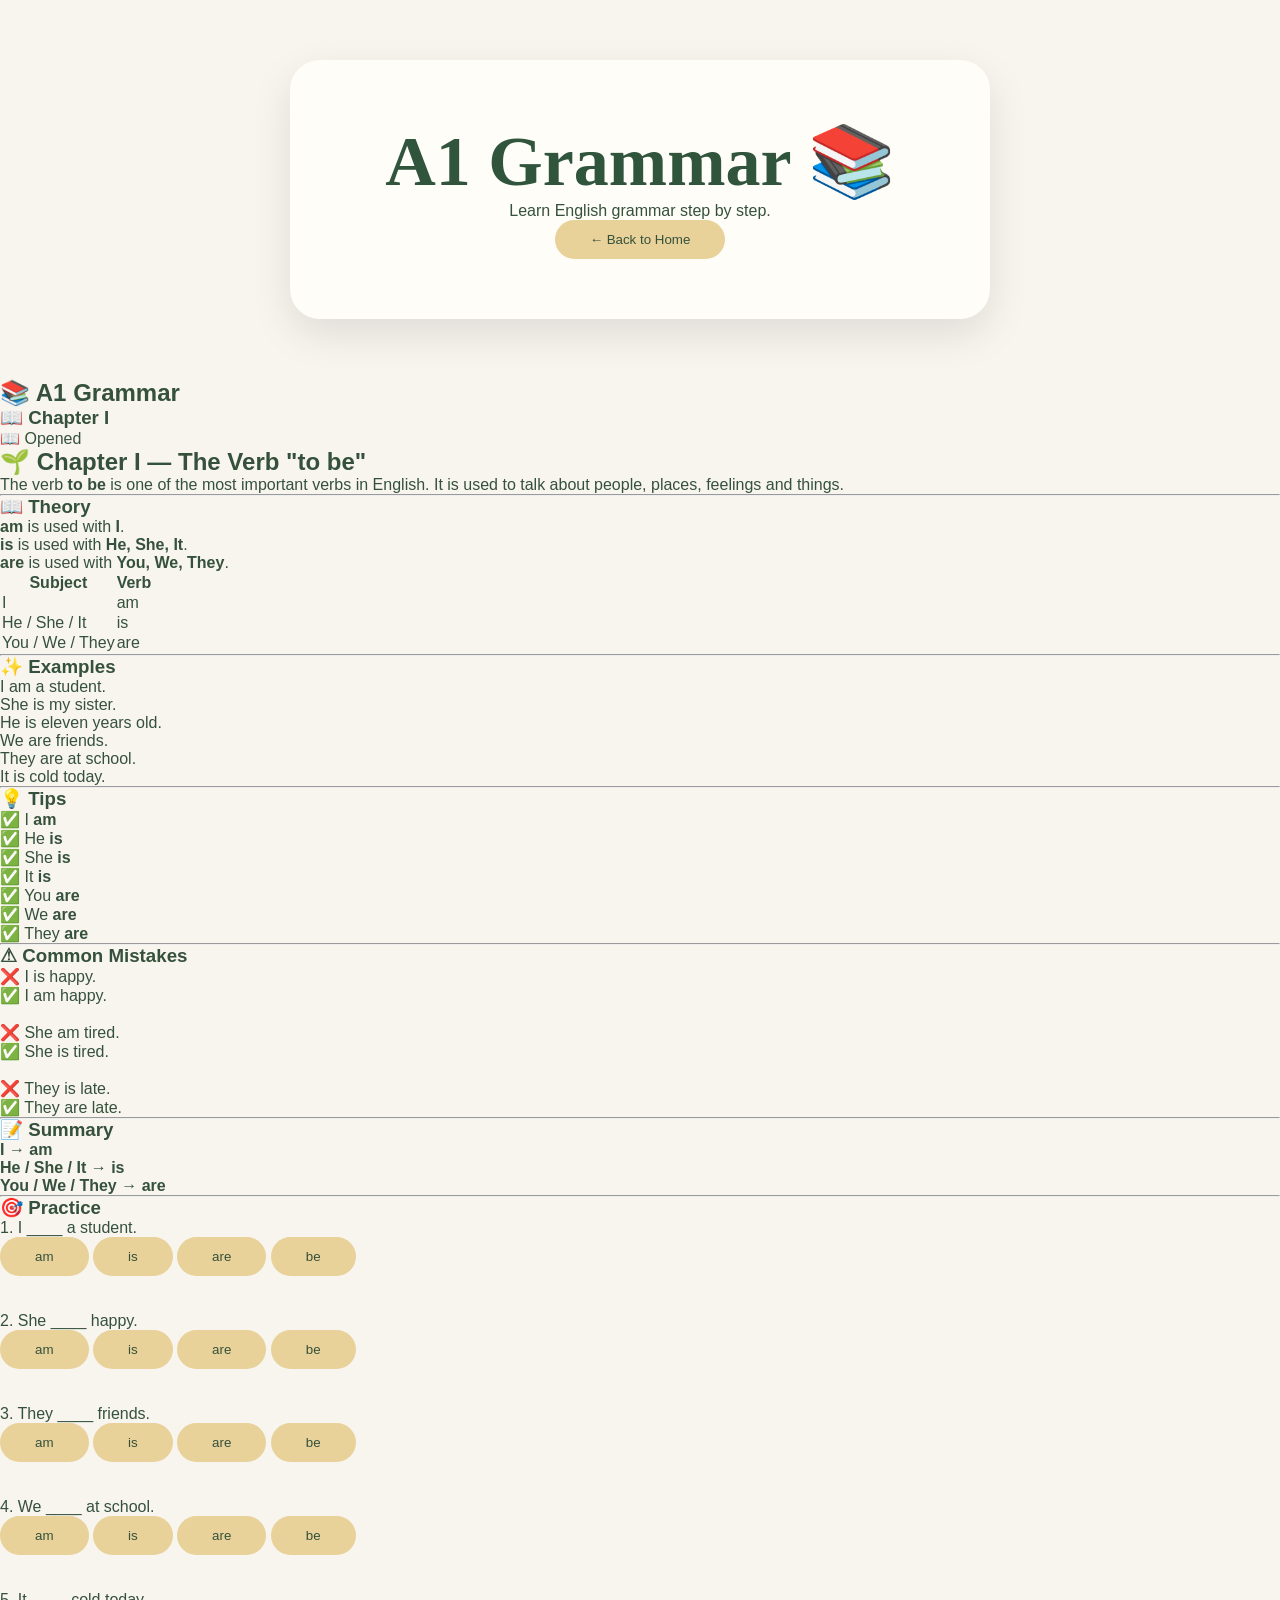
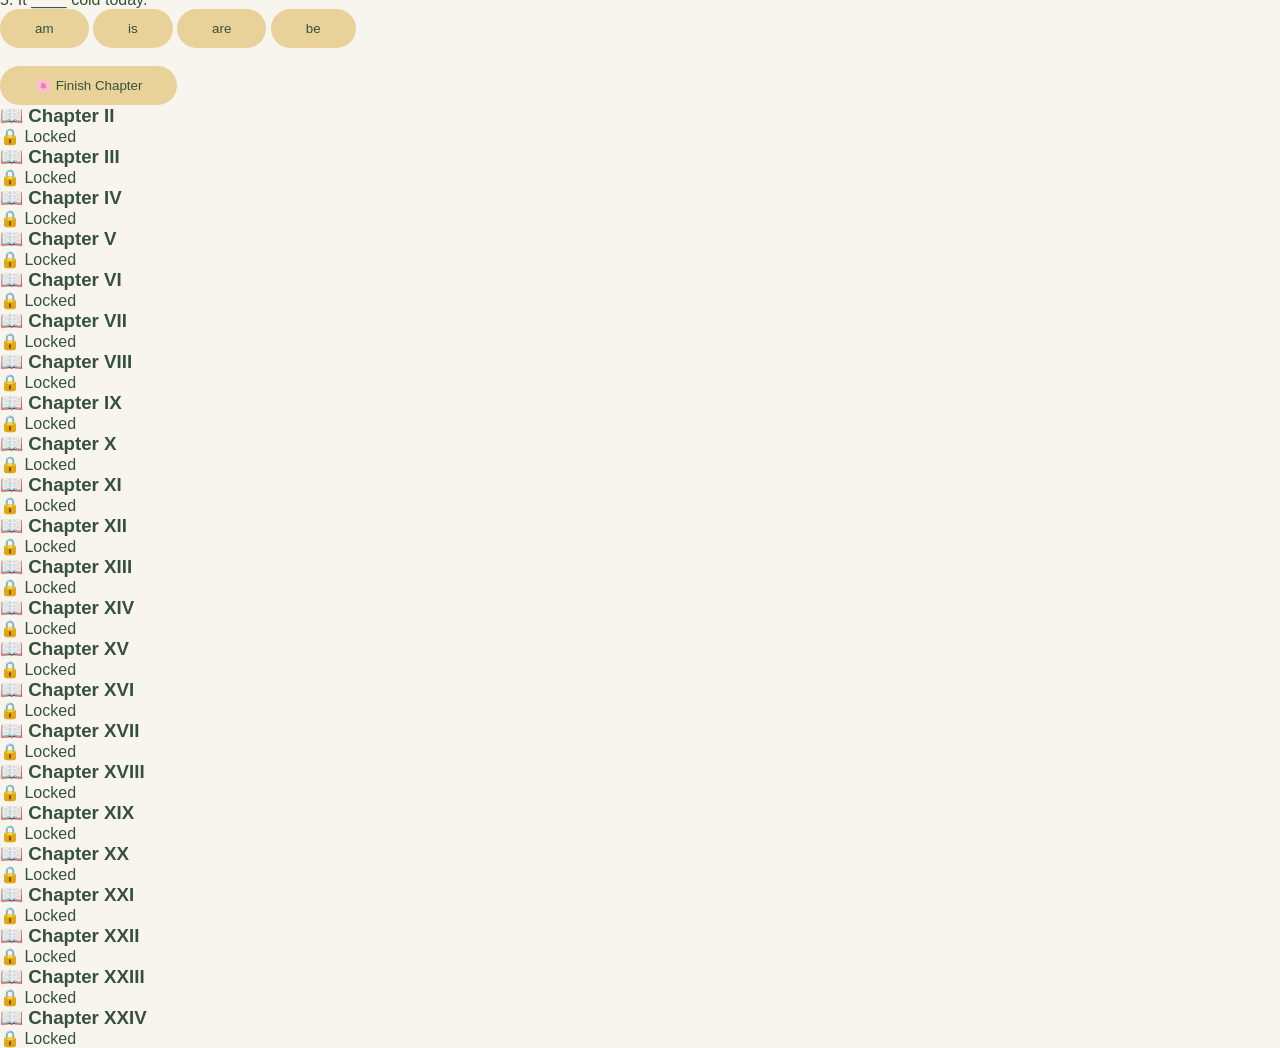
==== a1-grammar.html @ db977771 "Update a1-grammar.html" ====
<!DOCTYPE html>
<html lang="en">
<head>
<meta charset="UTF-8">
<meta name="viewport" content="width=device-width, initial-scale=1.0">
<title>A1 Grammar | Moonleaf</title>
<link rel="stylesheet" href="style.css">
</head>

<body>

<header class="hero">
<div class="hero-card">

<h1>A1 Grammar 📚</h1>

<p>Learn English grammar step by step.</p>

<button onclick="location.href='index.html'">
← Back to Home
</button>

</div>
</header>

<section class="grammar-library">

<h2>📚 A1 Grammar</h2>

<div class="chapter-card" onclick="toggleLesson()">

    <h3>📖 Chapter I</h3>

    <span class="opened-text">📖 Opened</span>

</div>

<div id="lesson1" class="lesson-content">

<h2>🌱 Chapter I — The Verb "to be"</h2>

<p class="lesson-intro">

The verb <b>to be</b> is one of the most important verbs in English.
It is used to talk about people, places, feelings and things.

</p>

<hr>

<h3>📖 Theory</h3>

<p>
<b>am</b> is used with <b>I</b>.
</p>

<p>
<b>is</b> is used with <b>He, She, It</b>.
</p>

<p>
<b>are</b> is used with <b>You, We, They</b>.
</p>

<table>

<tr>

<th>Subject</th>

<th>Verb</th>

</tr>

<tr>

<td>I</td>

<td>am</td>

</tr>

<tr>

<td>He / She / It</td>

<td>is</td>

</tr>

<tr>

<td>You / We / They</td>

<td>are</td>

</tr>

</table>

<hr>

<h3>✨ Examples</h3>

<ul>

<li>I am a student.</li>

<li>She is my sister.</li>

<li>He is eleven years old.</li>

<li>We are friends.</li>

<li>They are at school.</li>

<li>It is cold today.</li>

</ul>

<hr>

<h3>💡 Tips</h3>

<div class="tip-box">

<p>✅ I <b>am</b></p>

<p>✅ He <b>is</b></p>

<p>✅ She <b>is</b></p>

<p>✅ It <b>is</b></p>

<p>✅ You <b>are</b></p>

<p>✅ We <b>are</b></p>

<p>✅ They <b>are</b></p>

</div>

<hr>

<h3>⚠ Common Mistakes</h3>

<ul>

<li>❌ I is happy.</li>

<li>✅ I am happy.</li>

<br>

<li>❌ She am tired.</li>

<li>✅ She is tired.</li>

<br>

<li>❌ They is late.</li>

<li>✅ They are late.</li>

</ul>

<hr>

<h3>📝 Summary</h3>

<div class="summary-box">

<p>

<b>I → am</b>

</p>

<p>

<b>He / She / It → is</b>

</p>

<p>

<b>You / We / They → are</b>

</p>

</div>

<hr>

<h3>🎯 Practice</h3>

<div class="practice">

<p>1. I ____ a student.</p>

<div class="answer-group">

<button class="answer-btn">am</button>
<button class="answer-btn">is</button>
<button class="answer-btn">are</button>
<button class="answer-btn">be</button>

</div>

<br><br>

<p>2. She ____ happy.</p>

<div class="answer-group">

<button class="answer-btn">am</button>
<button class="answer-btn">is</button>
<button class="answer-btn">are</button>
<button class="answer-btn">be</button>

</div>
<br><br>

<p>3. They ____ friends.</p>

<div class="answer-group">

<button class="answer-btn">am</button>
<button class="answer-btn">is</button>
<button class="answer-btn">are</button>
<button class="answer-btn">be</button>

</div>
<br><br>

<p>4. We ____ at school.</p>

<div class="answer-group">

<button class="answer-btn">am</button>
<button class="answer-btn">is</button>
<button class="answer-btn">are</button>
<button class="answer-btn">be</button>

</div>
<br><br>

<p>5. It ____ cold today.</p>

<div class="answer-group">

<button class="answer-btn">am</button>
<button class="answer-btn">is</button>
<button class="answer-btn">are</button>
<button class="answer-btn">be</button>

</div>

</div>

<br>

<button class="finish-btn" onclick="finishChapter()">
    🌸 Finish Chapter
</button>

</div>
<div class="chapter-card">
    <h3>📖 Chapter II</h3>
    <span class="locked-text">🔒 Locked</span>
</div>

<div class="chapter-card">
    <h3>📖 Chapter III</h3>
    <span class="locked-text">🔒 Locked</span>
</div>

<div class="chapter-card">
    <h3>📖 Chapter IV</h3>
    <span class="locked-text">🔒 Locked</span>
</div>

<div class="chapter-card">
    <h3>📖 Chapter V</h3>
    <span class="locked-text">🔒 Locked</span>
</div>

<div class="chapter-card">
    <h3>📖 Chapter VI</h3>
    <span class="locked-text">🔒 Locked</span>
</div>

<div class="chapter-card">
    <h3>📖 Chapter VII</h3>
    <span class="locked-text">🔒 Locked</span>
</div>

<div class="chapter-card">
    <h3>📖 Chapter VIII</h3>
    <span class="locked-text">🔒 Locked</span>
</div>

<div class="chapter-card">
    <h3>📖 Chapter IX</h3>
    <span class="locked-text">🔒 Locked</span>
</div>

<div class="chapter-card">
    <h3>📖 Chapter X</h3>
    <span class="locked-text">🔒 Locked</span>
</div>

<div class="chapter-card">
    <h3>📖 Chapter XI</h3>
    <span class="locked-text">🔒 Locked</span>
</div>

<div class="chapter-card">
    <h3>📖 Chapter XII</h3>
    <span class="locked-text">🔒 Locked</span>
</div>

<div class="chapter-card">
    <h3>📖 Chapter XIII</h3>
    <span class="locked-text">🔒 Locked</span>
</div>

<div class="chapter-card">
    <h3>📖 Chapter XIV</h3>
    <span class="locked-text">🔒 Locked</span>
</div>

<div class="chapter-card">
    <h3>📖 Chapter XV</h3>
    <span class="locked-text">🔒 Locked</span>
</div>

<div class="chapter-card">
    <h3>📖 Chapter XVI</h3>
    <span class="locked-text">🔒 Locked</span>
</div>

<div class="chapter-card">
    <h3>📖 Chapter XVII</h3>
    <span class="locked-text">🔒 Locked</span>
</div>

<div class="chapter-card">
    <h3>📖 Chapter XVIII</h3>
    <span class="locked-text">🔒 Locked</span>
</div>

<div class="chapter-card">
    <h3>📖 Chapter XIX</h3>
    <span class="locked-text">🔒 Locked</span>
</div>

<div class="chapter-card">
    <h3>📖 Chapter XX</h3>
    <span class="locked-text">🔒 Locked</span>
</div>

<div class="chapter-card">
    <h3>📖 Chapter XXI</h3>
    <span class="locked-text">🔒 Locked</span>
</div>

<div class="chapter-card">
    <h3>📖 Chapter XXII</h3>
    <span class="locked-text">🔒 Locked</span>
</div>

<div class="chapter-card">
    <h3>📖 Chapter XXIII</h3>
    <span class="locked-text">🔒 Locked</span>
</div>

<div class="chapter-card">
    <h3>📖 Chapter XXIV</h3>
    <span class="locked-text">🔒 Locked</span>
</div>

</section>


    <script src="script.js"></script>
</body>
</html>
---- style.css ----
/* ===== RESET ===== */

*{
    margin:0;
    padding:0;
    box-sizing:border-box;
}

body{
    font-family:'Poppins',sans-serif;
    background:#f8f5ef;
    color:#35513b;
}

/* ===== HERO ===== */

.hero{
    display:flex;
    justify-content:center;
    padding:60px 20px;
}

.hero-card{
    width:700px;
    background:#fffdf8;
    border-radius:30px;
    padding:60px;
    text-align:center;
    box-shadow:0 15px 40px rgba(0,0,0,.1);
}

.line{
    margin:20px 0;
    color:#d2b46d;
}

h1{
    font-family:'Playfair Display',serif;
    font-size:70px;
    color:#31543d;
}

.description{
    max-width:500px;
    margin:25px auto;
    line-height:1.8;
}

/* ===== BUTTONS ===== */

button{
    border:none;
    border-radius:30px;
    padding:12px 35px;
    background:#e8d29a;
    color:#35513b;
    cursor:pointer;
    transition:.3s;
}

button:hover{
    transform:translateY(-3px);
    background:#e2c77c;
}

/* ===== LEVELS ===== */

.levels{
    padding:60px 20px;
    text-align:center;
}

.levels h2{
    font-family:'Playfair Display',serif;
    font-size:42px;
    margin-bottom:40px;
}

/* ===== BOOKS ===== */

.books{
    display:flex;
    flex-direction:column;
    align-items:center;
    gap:30px;
}

.book-row{
    display:flex;
    justify-content:center;
    align-items:flex-start;
    gap:30px;
}

.book{
    width:260px;
    min-height:260px;

    padding:30px;

    border-radius:20px;

    color:white;

    background:linear-gradient(145deg,#4d7058,#2f4938);

    box-shadow:12px 18px 30px rgba(0,0,0,.2);

    transition:.4s;
}

.book:hover{
    transform:translateY(-15px);
}

.book.active{
    transform:translateX(-80px);
}

.book h3{
    font-family:'Playfair Display', serif;
    font-size:36px;
    margin:15px 0;
}

.book p{
    margin:15px 0 20px;
}

.book button{
    margin-top:15px;
}


/* Individual book colors */

.book-row:nth-child(2) .book{
    background:linear-gradient(145deg,#738c59,#4f6940);
}

.book-row:nth-child(3) .book{
    background:linear-gradient(145deg,#7b4a4a,#5c3131);
}

.book-row:nth-child(4) .book{
    background:linear-gradient(145deg,#335746,#223c31);
}

.book-row:nth-child(5) .book{
    background:linear-gradient(145deg,#3c4c78,#25355d);
}

.book-row:nth-child(6) .book{
    background:linear-gradient(145deg,#6a523c,#493625);
}

/* ===== LESSON PANEL ===== */

.lesson-panel{

    width:0;
    max-height:500px;

    opacity:0;

    overflow:hidden;

    background:#fffdf8;

    border-radius:20px;

    padding:0;

    transition:all .4s ease;

    box-shadow:0 15px 30px rgba(0,0,0,.1);

}

.lesson-panel.show{

    width:300px;

    opacity:1;

    padding:25px;

}

.lesson-panel h2{

    font-family:'Playfair Display',serif;

    font-size:28px;

    color:#35513b;

    margin-bottom:20px;

}

.lesson-panel button{

    display:block;

    width:100%;

    margin:10px 0;

    padding:12px;

    border:none;

    border-radius:20px;

    background:#e8d29a;

    color:#35513b;

    cursor:pointer;

    transition:.3s;

}

.lesson-panel button:hover{

    background:#dcc06d;

    transform:translateX(5px);

}

/* ===== TEST SECTION ===== */

.test{

    width:90%;
    max-width:700px;

    margin:80px auto;

    padding:40px;

    background:#fffdf8;

    border-radius:30px;

    text-align:center;

    box-shadow:0 15px 35px rgba(0,0,0,.08);

}

.test h2{

    font-family:'Playfair Display',serif;

    margin-bottom:20px;

}

.test p{

    margin-bottom:25px;

    color:#617563;

}

/* ===== FOOTER ===== */

footer{

    text-align:center;

    padding:40px;

}

footer h3{

    font-family:'Playfair Display',serif;

    margin-bottom:10px;

}

/* ===== RESPONSIVE ===== */

@media(max-width:900px){

    .hero-card{
        width:95%;
        padding:40px;
    }

    h1{
        font-size:50px;
    }

  .book-row{
    display:flex;
    flex-direction:row;
    justify-content:center;
    align-items:flex-start;
    gap:30px;
}

    }

    .book.active{

        transform:none;

    }

    .lesson-panel.show{

        width:260px;

    }

}

/* ===== LEVEL TEST ===== */

.progress{
    width:100%;
    height:12px;
    background:#e7e0cf;
    border-radius:20px;
    overflow:hidden;
    margin:25px 0;
}

.progress-bar{
    width:0%;
    height:100%;
    background:#6f8c6b;
    transition:.4s;
}

.answers{
    display:grid;
    gap:15px;
    margin:30px 0;
}

.answers button{
    width:100%;
    padding:15px;
}

.answers button.selected{
    background:#a8c89b;
    color:#fff;
}


/* ===== LESSON ===== */

.lesson{

    width:90%;
    max-width:900px;

    margin:60px auto;

    background:#fffdf8;

    padding:50px;

    border-radius:30px;

    box-shadow:0 15px 35px rgba(0,0,0,.08);

    line-height:1.8;

}

.lesson h2,
.lesson h3{

    font-family:'Playfair Display',serif;

    color:#31543d;

    margin:25px 0 15px;

}

.lesson table{

    width:100%;

    border-collapse:collapse;

    margin:20px 0;

}

.lesson th,
.lesson td{

    border:1px solid #ddd;

    padding:12px;

    text-align:center;

}

.lesson th{

    background:#e8d29a;

}

.lesson ol{

    margin-left:25px;

}
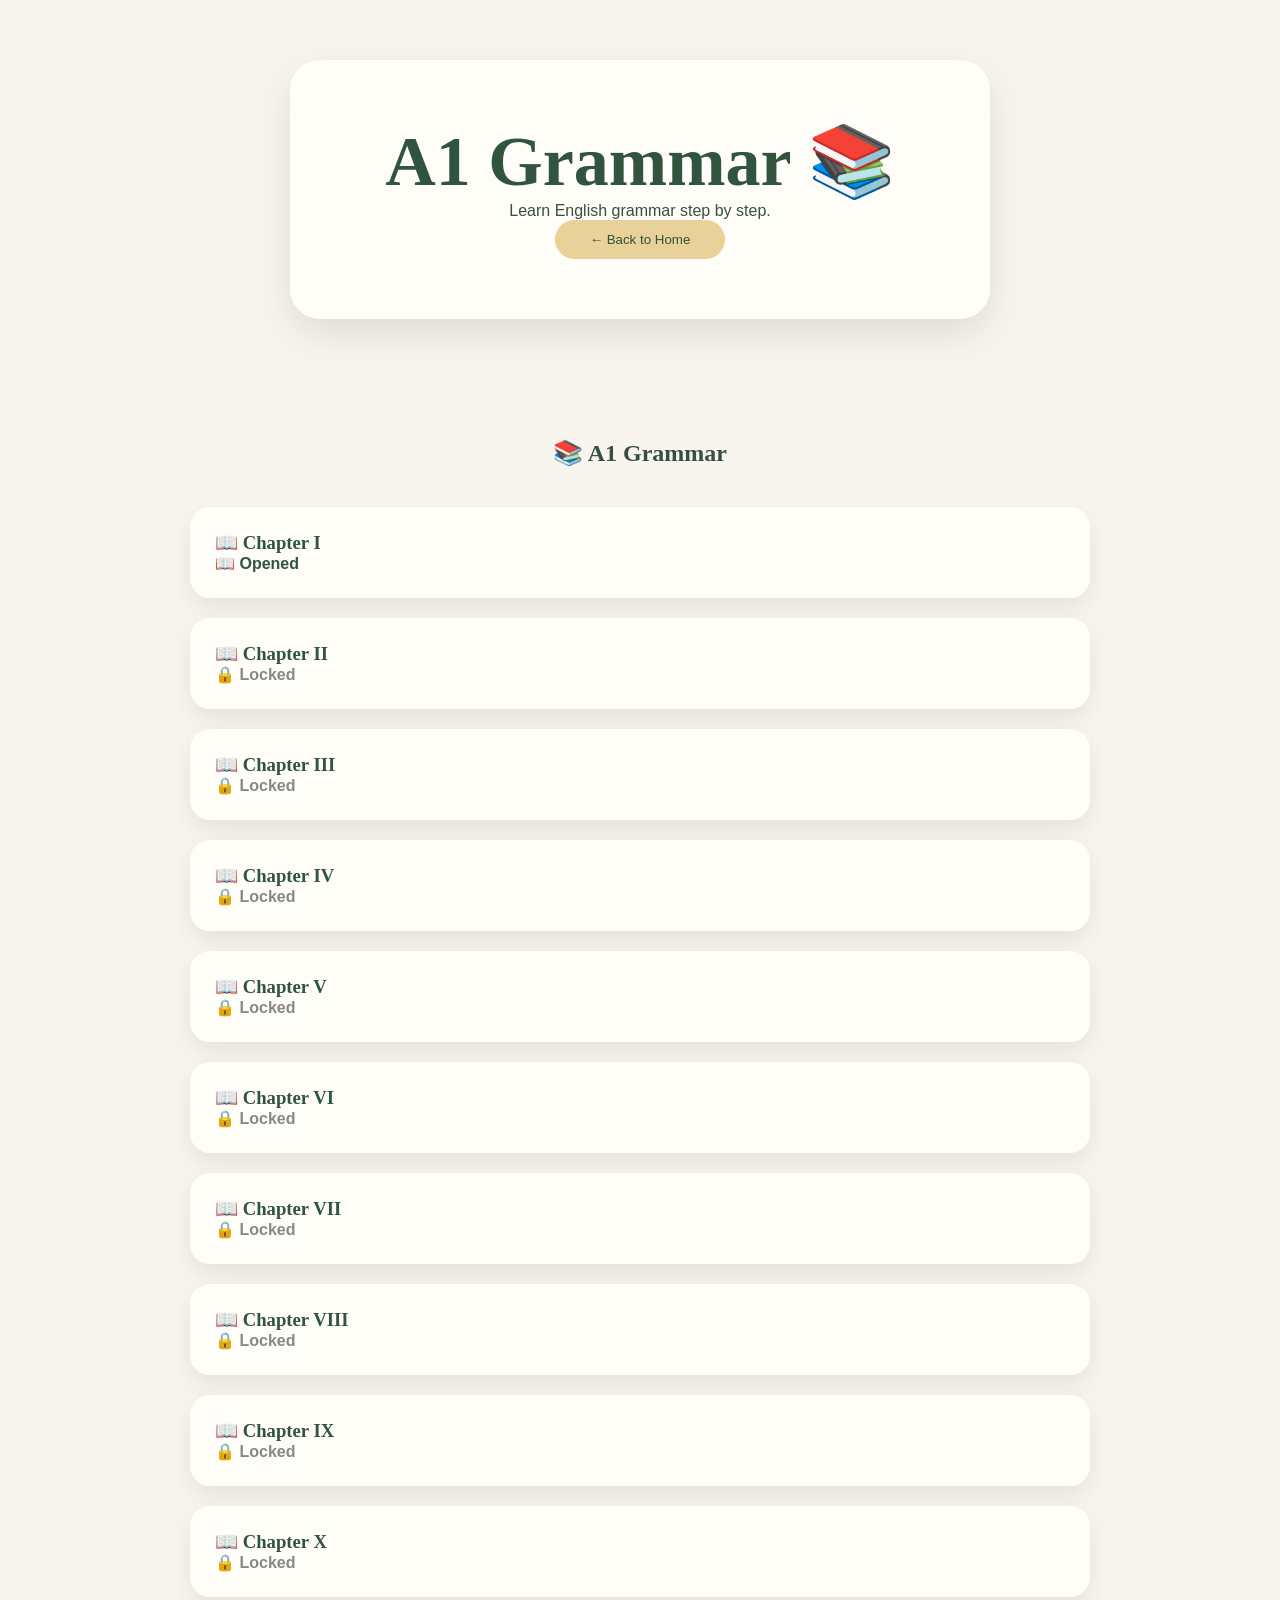
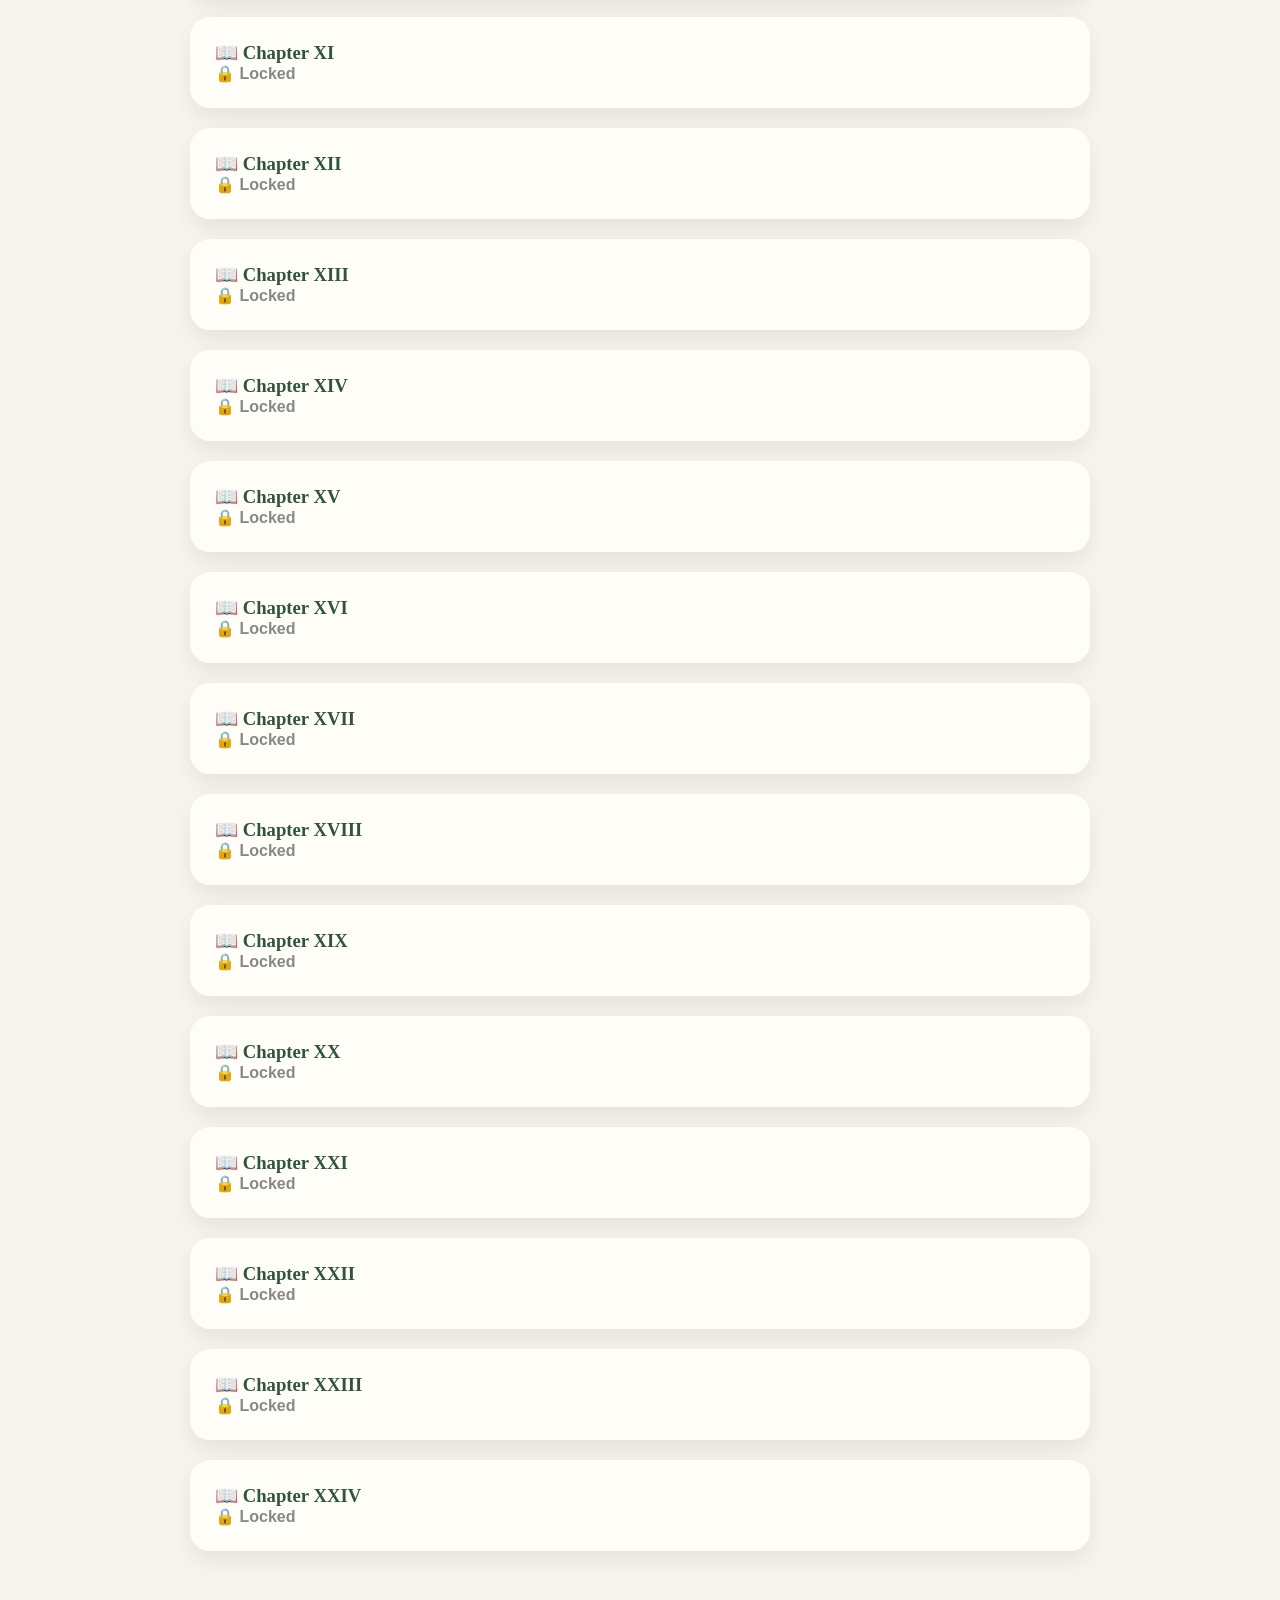
==== commit 739a006b: "Update a1-grammar.html" ====
--- a/a1-grammar.html
+++ b/a1-grammar.html
@@ -260,10 +260,25 @@
 
 <br>
 
-<button class="finish-btn" onclick="finishChapter()">
-    🌸 Finish Chapter
-</button>
-
+<div class="lesson-buttons">
+
+    <button class="check-btn" onclick="checkAnswers()">
+        ✅ Check Answers
+    </button>
+
+    <button
+        class="finish-btn"
+        id="finish-btn"
+        onclick="finishChapter()"
+        disabled>
+
+        🌸 Finish Chapter
+
+    </button>
+
+</div>
+
+<p id="practice-result"></p>
 </div>
 <div class="chapter-card">
     <h3>📖 Chapter II</h3>
--- a/style.css
+++ b/style.css
@@ -358,39 +358,125 @@
 }
 
 
-/* ===== LESSON ===== */
-
-.lesson{
+/* ===== Grammar Chapters ===== */
+
+.grammar-library{
 
     width:90%;
     max-width:900px;
 
     margin:60px auto;
 
+}
+
+.grammar-library h2{
+
+    text-align:center;
+
+    margin-bottom:40px;
+
+    font-family:'Playfair Display',serif;
+
+}
+
+.chapter-card{
+
     background:#fffdf8;
 
-    padding:50px;
-
-    border-radius:30px;
-
-    box-shadow:0 15px 35px rgba(0,0,0,.08);
-
-    line-height:1.8;
-
-}
-
-.lesson h2,
-.lesson h3{
+    border-radius:20px;
+
+    padding:25px;
+
+    margin-bottom:20px;
+
+    box-shadow:0 10px 25px rgba(0,0,0,.08);
+
+    cursor:pointer;
+
+    transition:.3s;
+
+}
+
+.chapter-card:hover{
+
+    transform:translateY(-5px);
+
+}
+
+.chapter-card h3{
 
     font-family:'Playfair Display',serif;
 
     color:#31543d;
 
-    margin:25px 0 15px;
-
-}
-
-.lesson table{
+}
+
+.chapter-card p{
+
+    margin:10px 0;
+
+    color:#617563;
+
+}
+
+.opened-text{
+
+    color:#31543d;
+
+    font-weight:600;
+
+}
+
+.locked{
+
+    opacity:.6;
+
+    cursor:not-allowed;
+
+}
+
+.locked-text{
+
+    color:#888;
+
+    font-weight:600;
+
+}
+
+
+.lesson-content{
+
+    display:none;
+
+    background:#fffdf8;
+
+    padding:30px;
+
+    margin-top:-10px;
+
+    margin-bottom:30px;
+
+    border-radius:20px;
+
+    box-shadow:0 10px 25px rgba(0,0,0,.08);
+
+}
+
+.lesson-content.show{
+
+    display:block;
+
+}
+
+.lesson-content h2{
+
+    font-family:'Playfair Display',serif;
+
+    margin-bottom:20px;
+
+}
+
+.lesson-content table{
 
     width:100%;
 
@@ -400,8 +486,8 @@
 
 }
 
-.lesson th,
-.lesson td{
+.lesson-content th,
+.lesson-content td{
 
     border:1px solid #ddd;
 
@@ -411,14 +497,82 @@
 
 }
 
-.lesson th{
+.lesson-content th{
 
     background:#e8d29a;
 
 }
 
-.lesson ol{
-
-    margin-left:25px;
-
-}
+
+.answer-btn{
+
+    margin:5px;
+
+    transition:.3s;
+
+}
+
+.answer-btn.selected{
+
+    background:#7aa874;
+
+    color:white;
+
+}
+
+.lesson-buttons{
+
+    display:flex;
+
+    gap:20px;
+
+    justify-content:center;
+
+    margin-top:40px;
+
+}
+
+.check-btn,
+.finish-btn{
+
+    padding:14px 30px;
+
+    border:none;
+
+    border-radius:14px;
+
+    font-size:16px;
+
+    cursor:pointer;
+
+    transition:.3s;
+
+}
+
+.check-btn{
+
+    background:#d7e7d1;
+
+    color:#31543d;
+
+}
+
+.check-btn:hover{
+
+    background:#bfd7b6;
+
+}
+
+.finish-btn{
+
+    background:#f2e7b5;
+
+    color:#6b5b1f;
+
+}
+
+.finish-btn:hover{
+
+    background:#e7d98e;
+
+}
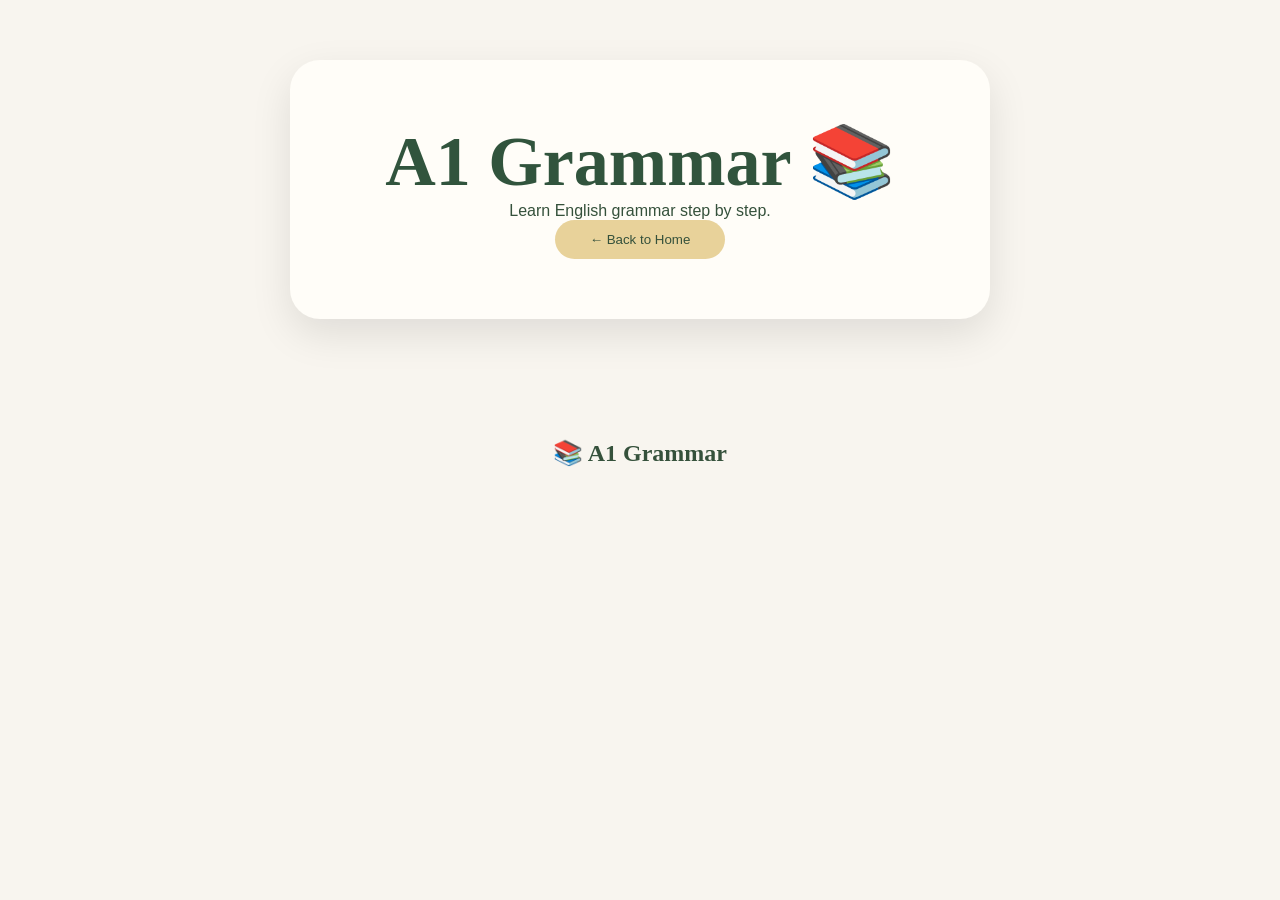
==== commit f046a0db: "Update a1-grammar.html" ====
--- a/a1-grammar.html
+++ b/a1-grammar.html
@@ -10,6 +10,7 @@
 <body>
 
 <header class="hero">
+
 <div class="hero-card">
 
 <h1>A1 Grammar 📚</h1>
@@ -21,383 +22,27 @@
 </button>
 
 </div>
+
 </header>
 
 <section class="grammar-library">
 
 <h2>📚 A1 Grammar</h2>
 
-<div class="chapter-card" onclick="toggleLesson()">
+<!-- Chapters will be created automatically -->
+<div id="chapter-list"></div>
 
-    <h3>📖 Chapter I</h3>
+<!-- Lesson -->
+<div id="lesson-container">
 
-    <span class="opened-text">📖 Opened</span>
+    <!-- PASTE YOUR lesson1 HERE -->
 
-</div>
-
-<div id="lesson1" class="lesson-content">
-
-<h2>🌱 Chapter I — The Verb "to be"</h2>
-
-<p class="lesson-intro">
-
-The verb <b>to be</b> is one of the most important verbs in English.
-It is used to talk about people, places, feelings and things.
-
-</p>
-
-<hr>
-
-<h3>📖 Theory</h3>
-
-<p>
-<b>am</b> is used with <b>I</b>.
-</p>
-
-<p>
-<b>is</b> is used with <b>He, She, It</b>.
-</p>
-
-<p>
-<b>are</b> is used with <b>You, We, They</b>.
-</p>
-
-<table>
-
-<tr>
-
-<th>Subject</th>
-
-<th>Verb</th>
-
-</tr>
-
-<tr>
-
-<td>I</td>
-
-<td>am</td>
-
-</tr>
-
-<tr>
-
-<td>He / She / It</td>
-
-<td>is</td>
-
-</tr>
-
-<tr>
-
-<td>You / We / They</td>
-
-<td>are</td>
-
-</tr>
-
-</table>
-
-<hr>
-
-<h3>✨ Examples</h3>
-
-<ul>
-
-<li>I am a student.</li>
-
-<li>She is my sister.</li>
-
-<li>He is eleven years old.</li>
-
-<li>We are friends.</li>
-
-<li>They are at school.</li>
-
-<li>It is cold today.</li>
-
-</ul>
-
-<hr>
-
-<h3>💡 Tips</h3>
-
-<div class="tip-box">
-
-<p>✅ I <b>am</b></p>
-
-<p>✅ He <b>is</b></p>
-
-<p>✅ She <b>is</b></p>
-
-<p>✅ It <b>is</b></p>
-
-<p>✅ You <b>are</b></p>
-
-<p>✅ We <b>are</b></p>
-
-<p>✅ They <b>are</b></p>
-
-</div>
-
-<hr>
-
-<h3>⚠ Common Mistakes</h3>
-
-<ul>
-
-<li>❌ I is happy.</li>
-
-<li>✅ I am happy.</li>
-
-<br>
-
-<li>❌ She am tired.</li>
-
-<li>✅ She is tired.</li>
-
-<br>
-
-<li>❌ They is late.</li>
-
-<li>✅ They are late.</li>
-
-</ul>
-
-<hr>
-
-<h3>📝 Summary</h3>
-
-<div class="summary-box">
-
-<p>
-
-<b>I → am</b>
-
-</p>
-
-<p>
-
-<b>He / She / It → is</b>
-
-</p>
-
-<p>
-
-<b>You / We / They → are</b>
-
-</p>
-
-</div>
-
-<hr>
-
-<h3>🎯 Practice</h3>
-
-<div class="practice">
-
-<p>1. I ____ a student.</p>
-
-<div class="answer-group">
-
-<button class="answer-btn">am</button>
-<button class="answer-btn">is</button>
-<button class="answer-btn">are</button>
-<button class="answer-btn">be</button>
-
-</div>
-
-<br><br>
-
-<p>2. She ____ happy.</p>
-
-<div class="answer-group">
-
-<button class="answer-btn">am</button>
-<button class="answer-btn">is</button>
-<button class="answer-btn">are</button>
-<button class="answer-btn">be</button>
-
-</div>
-<br><br>
-
-<p>3. They ____ friends.</p>
-
-<div class="answer-group">
-
-<button class="answer-btn">am</button>
-<button class="answer-btn">is</button>
-<button class="answer-btn">are</button>
-<button class="answer-btn">be</button>
-
-</div>
-<br><br>
-
-<p>4. We ____ at school.</p>
-
-<div class="answer-group">
-
-<button class="answer-btn">am</button>
-<button class="answer-btn">is</button>
-<button class="answer-btn">are</button>
-<button class="answer-btn">be</button>
-
-</div>
-<br><br>
-
-<p>5. It ____ cold today.</p>
-
-<div class="answer-group">
-
-<button class="answer-btn">am</button>
-<button class="answer-btn">is</button>
-<button class="answer-btn">are</button>
-<button class="answer-btn">be</button>
-
-</div>
-
-</div>
-
-<br>
-
-<div class="lesson-buttons">
-
-    <button class="check-btn" onclick="checkAnswers()">
-        ✅ Check Answers
-    </button>
-
-    <button
-        class="finish-btn"
-        id="finish-btn"
-        onclick="finishChapter()"
-        disabled>
-
-        🌸 Finish Chapter
-
-    </button>
-
-</div>
-
-<p id="practice-result"></p>
-</div>
-<div class="chapter-card">
-    <h3>📖 Chapter II</h3>
-    <span class="locked-text">🔒 Locked</span>
-</div>
-
-<div class="chapter-card">
-    <h3>📖 Chapter III</h3>
-    <span class="locked-text">🔒 Locked</span>
-</div>
-
-<div class="chapter-card">
-    <h3>📖 Chapter IV</h3>
-    <span class="locked-text">🔒 Locked</span>
-</div>
-
-<div class="chapter-card">
-    <h3>📖 Chapter V</h3>
-    <span class="locked-text">🔒 Locked</span>
-</div>
-
-<div class="chapter-card">
-    <h3>📖 Chapter VI</h3>
-    <span class="locked-text">🔒 Locked</span>
-</div>
-
-<div class="chapter-card">
-    <h3>📖 Chapter VII</h3>
-    <span class="locked-text">🔒 Locked</span>
-</div>
-
-<div class="chapter-card">
-    <h3>📖 Chapter VIII</h3>
-    <span class="locked-text">🔒 Locked</span>
-</div>
-
-<div class="chapter-card">
-    <h3>📖 Chapter IX</h3>
-    <span class="locked-text">🔒 Locked</span>
-</div>
-
-<div class="chapter-card">
-    <h3>📖 Chapter X</h3>
-    <span class="locked-text">🔒 Locked</span>
-</div>
-
-<div class="chapter-card">
-    <h3>📖 Chapter XI</h3>
-    <span class="locked-text">🔒 Locked</span>
-</div>
-
-<div class="chapter-card">
-    <h3>📖 Chapter XII</h3>
-    <span class="locked-text">🔒 Locked</span>
-</div>
-
-<div class="chapter-card">
-    <h3>📖 Chapter XIII</h3>
-    <span class="locked-text">🔒 Locked</span>
-</div>
-
-<div class="chapter-card">
-    <h3>📖 Chapter XIV</h3>
-    <span class="locked-text">🔒 Locked</span>
-</div>
-
-<div class="chapter-card">
-    <h3>📖 Chapter XV</h3>
-    <span class="locked-text">🔒 Locked</span>
-</div>
-
-<div class="chapter-card">
-    <h3>📖 Chapter XVI</h3>
-    <span class="locked-text">🔒 Locked</span>
-</div>
-
-<div class="chapter-card">
-    <h3>📖 Chapter XVII</h3>
-    <span class="locked-text">🔒 Locked</span>
-</div>
-
-<div class="chapter-card">
-    <h3>📖 Chapter XVIII</h3>
-    <span class="locked-text">🔒 Locked</span>
-</div>
-
-<div class="chapter-card">
-    <h3>📖 Chapter XIX</h3>
-    <span class="locked-text">🔒 Locked</span>
-</div>
-
-<div class="chapter-card">
-    <h3>📖 Chapter XX</h3>
-    <span class="locked-text">🔒 Locked</span>
-</div>
-
-<div class="chapter-card">
-    <h3>📖 Chapter XXI</h3>
-    <span class="locked-text">🔒 Locked</span>
-</div>
-
-<div class="chapter-card">
-    <h3>📖 Chapter XXII</h3>
-    <span class="locked-text">🔒 Locked</span>
-</div>
-
-<div class="chapter-card">
-    <h3>📖 Chapter XXIII</h3>
-    <span class="locked-text">🔒 Locked</span>
-</div>
-
-<div class="chapter-card">
-    <h3>📖 Chapter XXIV</h3>
-    <span class="locked-text">🔒 Locked</span>
 </div>
 
 </section>
 
+<script src="chapters.js"></script>
+<script src="script.js"></script>
 
-    <script src="script.js"></script>
 </body>
 </html>
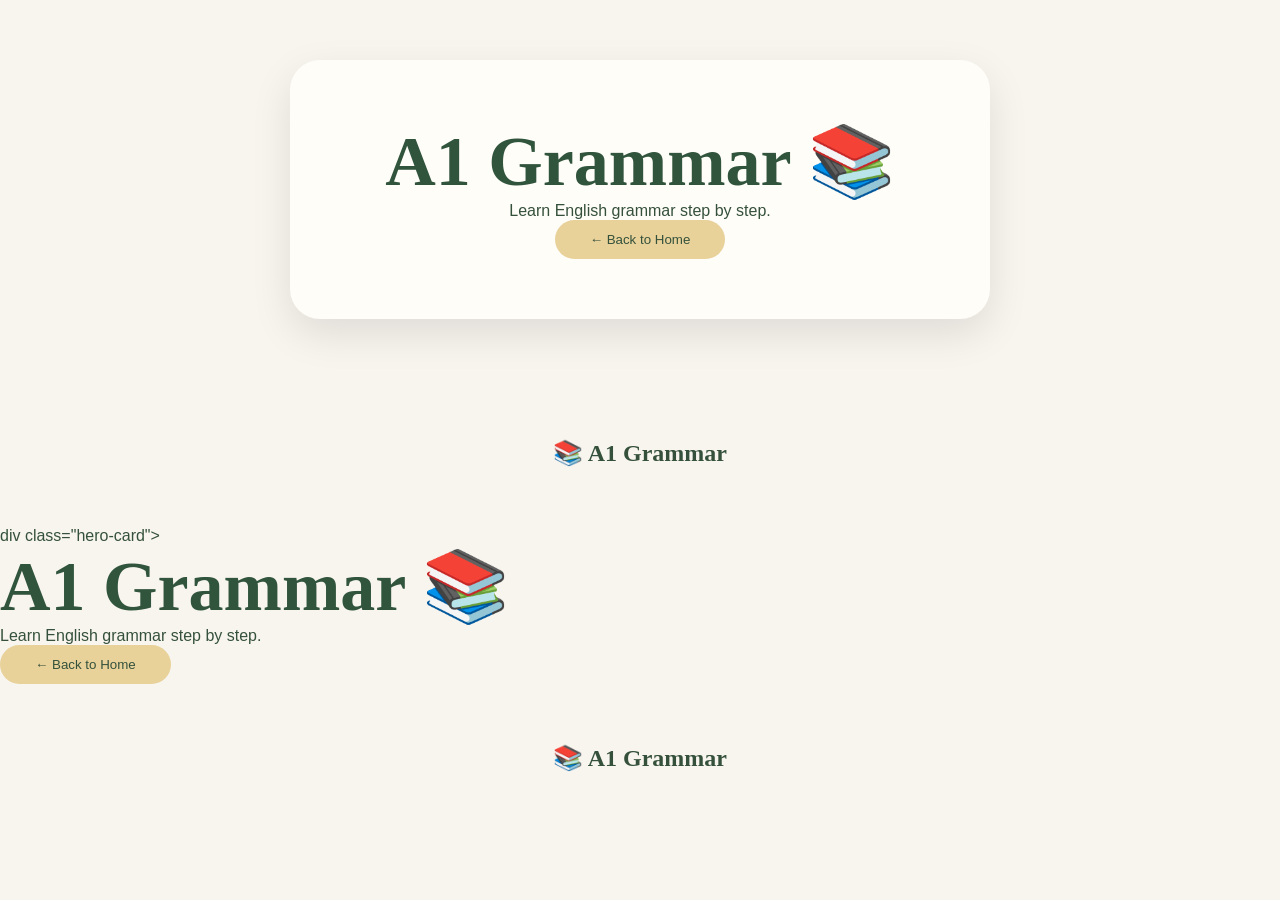
==== commit 7d9b346e: "Update a1-grammar.html" ====
--- a/a1-grammar.html
+++ b/a1-grammar.html
@@ -41,8 +41,40 @@
 
 </section>
 
+div class="hero-card">
+
+<h1>A1 Grammar 📚</h1>
+
+<p>Learn English grammar step by step.</p>
+
+<button onclick="location.href='index.html'">
+← Back to Home
+</button>
+
+</div>
+
+</header>
+
+<section class="grammar-library">
+
+<h2>📚 A1 Grammar</h2>
+
+<!-- Chapters will be created automatically -->
+<div id="chapter-list"></div>
+
+<!-- Lesson -->
+<div id="lesson-container">
+
+    <!-- PASTE YOUR lesson1 HERE -->
+
+</div>
+
+</section>
+
 <script src="chapters.js"></script>
 <script src="script.js"></script>
 
 </body>
 </html>
+</body>
+</html>
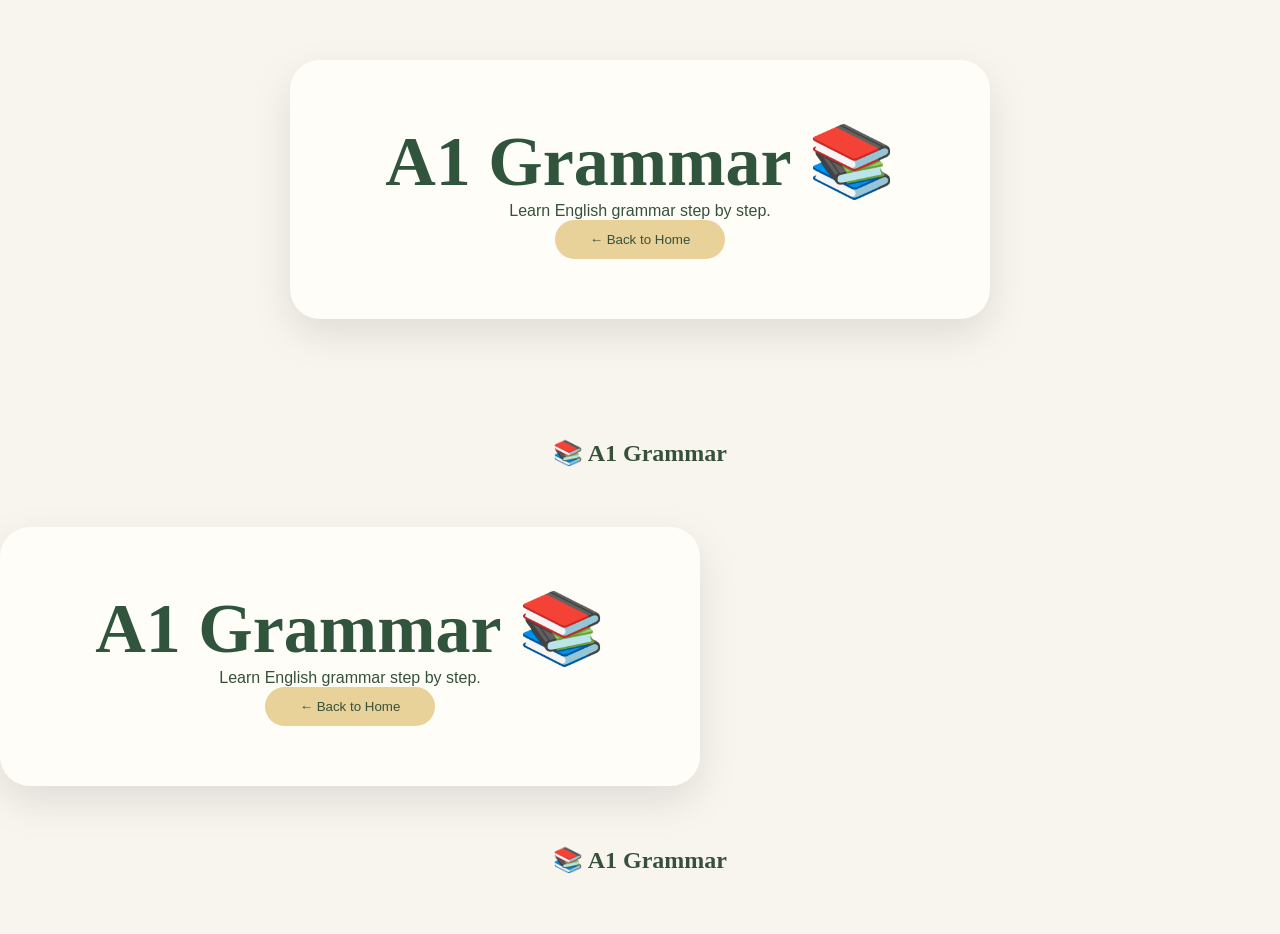
==== commit 6bc6cea2: "Update a1-grammar.html" ====
--- a/a1-grammar.html
+++ b/a1-grammar.html
@@ -41,7 +41,7 @@
 
 </section>
 
-div class="hero-card">
+<div class="hero-card">
 
 <h1>A1 Grammar 📚</h1>
 
@@ -57,17 +57,12 @@
 
 <section class="grammar-library">
 
+
 <h2>📚 A1 Grammar</h2>
 
-<!-- Chapters will be created automatically -->
 <div id="chapter-list"></div>
 
-<!-- Lesson -->
-<div id="lesson-container">
-
-    <!-- PASTE YOUR lesson1 HERE -->
-
-</div>
+<div id="lesson-container"></div>
 
 </section>
 
@@ -76,5 +71,3 @@
 
 </body>
 </html>
-</body>
-</html>
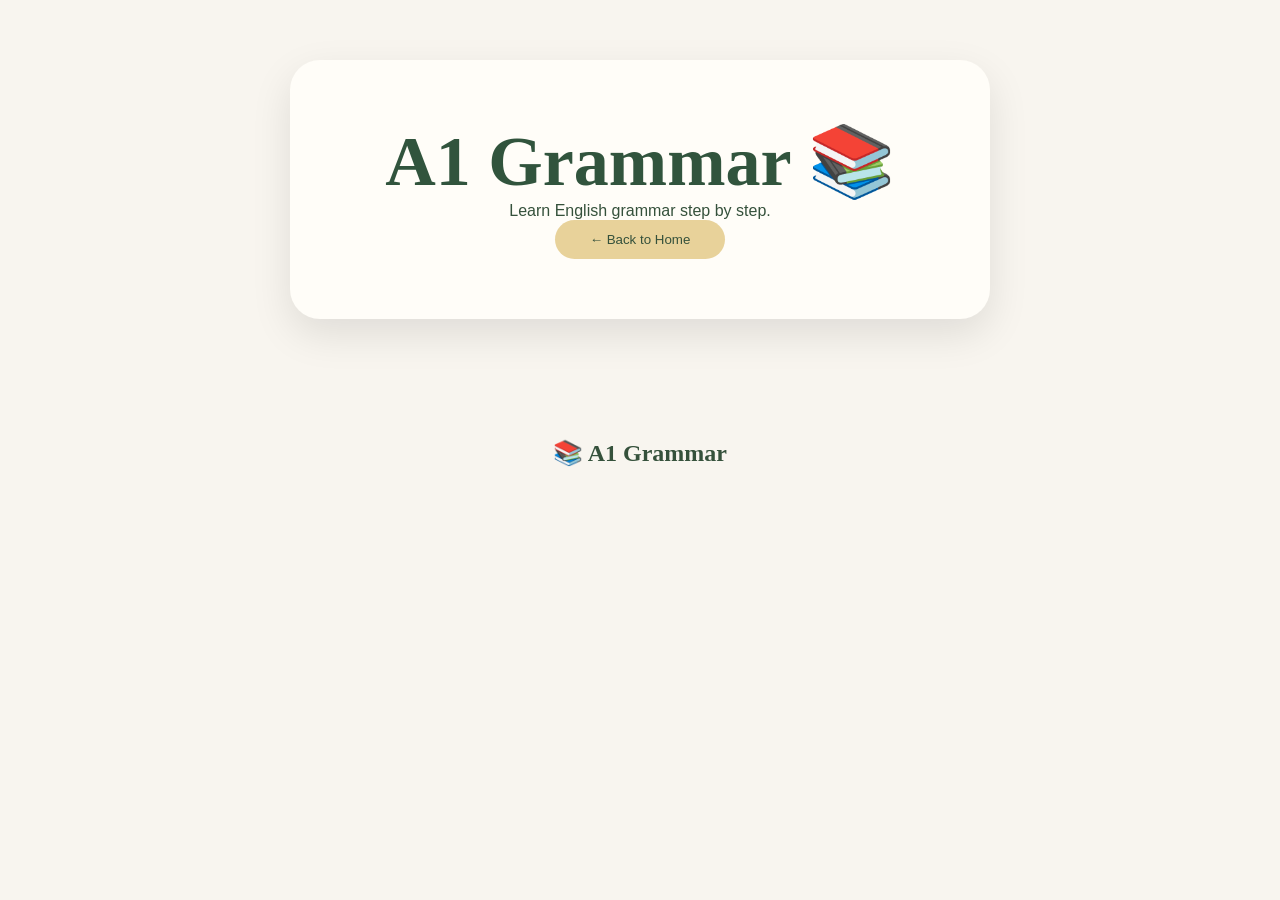
==== commit 839bf8dc: "Update a1-grammar.html" ====
--- a/a1-grammar.html
+++ b/a1-grammar.html
@@ -29,37 +29,6 @@
 
 <h2>📚 A1 Grammar</h2>
 
-<!-- Chapters will be created automatically -->
-<div id="chapter-list"></div>
-
-<!-- Lesson -->
-<div id="lesson-container">
-
-    <!-- PASTE YOUR lesson1 HERE -->
-
-</div>
-
-</section>
-
-<div class="hero-card">
-
-<h1>A1 Grammar 📚</h1>
-
-<p>Learn English grammar step by step.</p>
-
-<button onclick="location.href='index.html'">
-← Back to Home
-</button>
-
-</div>
-
-</header>
-
-<section class="grammar-library">
-
-
-<h2>📚 A1 Grammar</h2>
-
 <div id="chapter-list"></div>
 
 <div id="lesson-container"></div>
